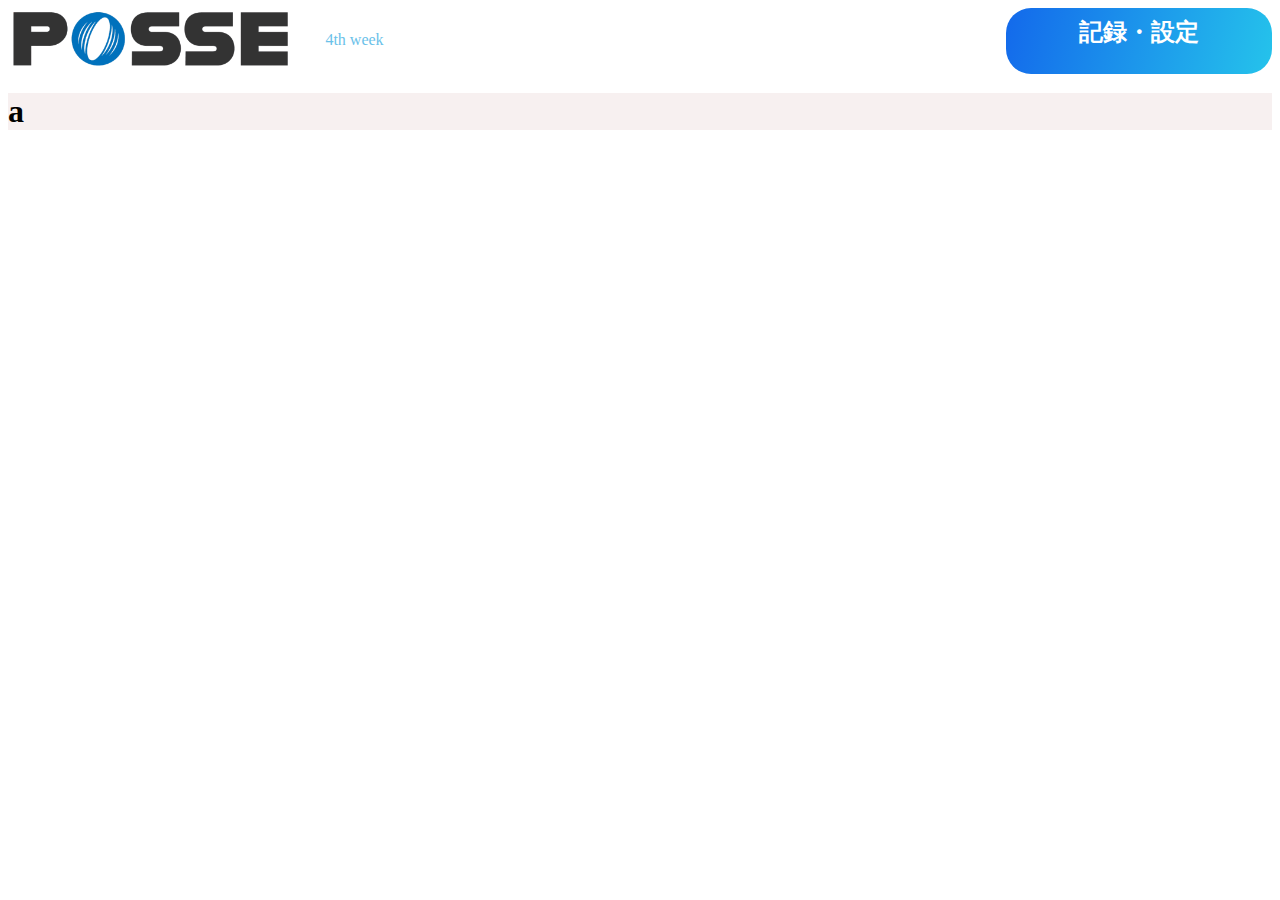
==== app.html @ 9be78f9d "遅れてすみません" ====
<!DOCTYPE html>
<html lang="ja">
<head>
    <meta charset="UTF-8">
    <link rel="stylesheet" href="app.css">
    <meta http-equiv="X-UA-Compatible" content="IE=edge">
    <meta name="viewport" content="width=device-width, initial-scale=1.0">
    <title>自主制作アプリ</title>
</head>
<body>
    <header class="header">
        <!-- <div class="heder-logo"></div> -->
            <img src="./img/posseLogo.png" alt="ロゴ">
        <!-- </div> -->
       
        <div class="header-word">
            <span> 4th week</span>
    
        </div>
        

      <!-- 記録完了モーダル -->
     <a href="#modal-00" class="header-button">記録・設定</a>

    </header>

    <div class="modal-wrapper0" id="modal-00">
        <a href="#!" class="modal-overlay0"></a>
        <div class="modal-window0">
          <div class="modal-content0">
            <tr>
                <td align="right"><b> 学習日</b></td>
                <td><input type="text" name="name" size="30" maxlength="20"></td>
            </tr>
              <tr>
                <td align="right"><b>学習コンテンツ（複数選択可）</b></td>
                <td>
                  <input type="checkbox"  value="N予備校">N予備校
                  <input type="checkbox"  value="ドットインストール">ドットインストール
                  <input type="checkbox" value="POSSE課題">POSSE課題

                </td>
              </tr>
              <tr>
                <td align="right"><b>学習言語（複数選択可能）</b></td>
                <td>
                  <input type="checkbox" name="language" value="HTML">HTML
                  <input type="checkbox" name="language" value="CSS">CSS
                  <input type="checkbox" name="language" value="JavaScript">JavaScript
                  <input type="checkbox" name="language" value="PHP">PHP
                  <input type="checkbox" name="language" value="Laravel">Larvel
                  <input type="checkbox" name="language" value="SQL">SQL
                  <input type="checkbox" name="language" value="SHELL">SHELL
                  <input type="checkbox" name="language" value="情報システム基礎知識（その他）">情報システム基礎知識
                </td>
                <td align="right"><b> 学習時間</b></td>
                <td><input type="text" name="name" size="30" maxlength="20"></td>
              </tr>
              <tr>
                <td align="right"><b> Twitter用コメント</b></td>
                <td><input type="text" name="name" size="30" maxlength="50"></td>
              </tr>
            

         
         <a href="#modal-01" class="header-button">記録・設定</a>
        </div>
        <a href="#!" class="modal-close0">
            <i class="far fa-times-circle0">
                ×
            </i>
        </a>
        </div>
    </div>

    <div class="modal-wrapper" id="modal-01">
        <a href="#!" class="modal-overlay"></a>
        <div class="modal-window">
          <div class="modal-content">
            <img src="./img/check.png" alt="ロゴ">
            <p>
                記録・投稿
            </p>
            <p>
                完了しました
            </p>
        </div>
         <a href="#!" class="modal-close">
            <i class="far fa-times-circle">
                ×
            </i>
         </a>
        </div>
    </div>
   
   
    <div class="container">
          <h1>a</h1>

    </div>
         
</body>
</html>
---- app.css ----
/* ヘッター全体 */
.header{
    display: flex;
    height: 64px;
    width: 100%;
    background-color: #fff;
} 
.header >:last-child {
    margin-left: auto;
  }
  img{
	vertical-align:top;
}
/* ボタンについて */
.header-button{
    height: 50px;
    width:250px;
    font-size:24px;
    font-weight:bold;
    text-decoration:none;
    text-align:center;
    vertical-align: middle;
    color:#fff;
    display:inline-block;
    padding: 8px;
    /* グラデーション */
    border-radius:25px;
    background-image:-moz-linear-gradient(left);
    background-image:-webkit-gradient(linear,left top,right bottom);
    background-image:-moz-linear-gradient(
    top,
    rgb(19, 105, 235) 50%,
    rgb(37, 195, 235) 50%);
 
    background-image:-webkit-gradient(
    linear,left top,right bottom,
    from(rgb(19, 105, 235)),
    to(rgb(37, 195, 235)));
    
  
}
.header-button .a{
    text-align:center;
    vertical-align: middle;
}
/* ４week */
.header-word{
    color: rgb(106, 193, 233);
    padding-left: 30px;
}
.header-word span{
    line-height: 64px;
}



/* 引用モーダル */
.modal-wrapper {
    z-index: 999;
    position: fixed;
    top: 0;
    right: 0;
    bottom: 0;
    left: 0;
    padding: 40px 10px;
    text-align: center;
  }
  
  
  
  .header-button:active {
    /*ボタンを押したとき*/
    -webkit-transform: translateY(2px);
    transform: translateY(2px);/*下に動く*/
  
  }
  
  /*アイコンを表示*/
  /* .header-button:after {
  font-family: "Font Awesome 5 Free";
    content: "\f2d0";
      padding-left: 8px;
  } */
  
  /*ラベルホバー時*/
  .header-button:hover {
    color: #FFFFFF;
    background-color: #4f96f6;
    transition: .6s;
  }
  
  .modal-wrapper:not(:target) {
    opacity: 0;
    visibility: hidden;
    transition: opacity .3s, visibility .3s;
  }
  
  .modal-wrapper:target {
    opacity: 1;
    visibility: visible;
    transition: opacity .4s, visibility .4s;
  }
  
  .modal-wrapper::after {
    display: inline-block;
    height: 100%;
    margin-left: -.05em;
    vertical-align: middle;
    content: ""
  }
  
  .modal-wrapper .modal-window {
    box-sizing: border-box;
    display: inline-block;
    z-index: 20;
    position: relative;
    width: 70%;
    height: 80%;
    padding: 10px 30px 25px;
    border-radius: 2px;
    background: #fff;
    box-shadow: 0 0 30px rgba(0, 0, 0, .6);
    vertical-align: middle
  }
  
  .modal-wrapper .modal-window .modal-content {
    height: 210px;
    top: 0;
    bottom: 0;
    left: 0;
    right: 0;
    position: absolute;
    margin: auto;
  }
  
 
  
  .modal-overlay {
    z-index: 10;
    position: absolute;
    top: 0;
    right: 0;
    bottom: 0;
    left: 0;
    background: rgba(0, 0, 0, .8)
  }
  
  .modal-wrapper .modal-close {
    z-index: 20;
    position: absolute;
    top: 5px;
    right: 5px;
    width: 35px;
    color: #95979c !important;
    font-size: 30px;
    font-weight: 700;
    line-height: 35px;
    text-align: center;
    text-decoration: none;
    text-indent: 0
  }
  
  .modal-wrapper .modal-close:hover {
    color: #2b2e38 !important
  }
/* ボタン0について */
.modal-wrapper0 {
    z-index: 999;
    position: fixed;
    top: 0;
    right: 0;
    bottom: 0;
    left: 0;
    padding: 40px 10px;
    text-align: center;
  }
  
  
  
  .header-button:active {
    /*ボタンを押したとき*/
    -webkit-transform: translateY(2px);
    transform: translateY(2px);/*下に動く*/
  
  }
  
  /*アイコンを表示*/
  /* .header-button:after {
  font-family: "Font Awesome 5 Free";
    content: "\f2d0";
      padding-left: 8px;
  } */
  
  /*ラベルホバー時*/
  .header-button:hover {
    color: #FFFFFF;
    background-color: #4f96f6;
    transition: .6s;
  }
  
  .modal-wrapper0:not(:target) {
    opacity: 0;
    visibility: hidden;
    transition: opacity .3s, visibility .3s;
  }
  
  .modal-wrapper0:target {
    opacity: 1;
    visibility: visible;
    transition: opacity .4s, visibility .4s;
  }
  
  .modal-wrapper0::after {
    display: inline-block;
    height: 100%;
    margin-left: -.05em;
    vertical-align: middle;
    content: ""
  }
  
  .modal-wrapper0 .modal-window0 {
    box-sizing: border-box;
    display: inline-block;
    z-index: 20;
    position: relative;
    width: 70%;
    height: 80%;
    padding: 10px 30px 25px;
    border-radius: 2px;
    background: #fff;
    box-shadow: 0 0 30px rgba(0, 0, 0, .6);
    vertical-align: middle
  }
  
  .modal-wrapper0 .modal-window0 .modal-content0 {
    height: 210px;
    top: 0;
    bottom: 0;
    left: 0;
    right: 0;
    position: absolute;
    margin: auto;
  }
  
 
  
  .modal-overlay0 {
    z-index: 10;
    position: absolute;
    top: 0;
    right: 0;
    bottom: 0;
    left: 0;
    background: rgba(0, 0, 0, .8)
  }
  
  .modal-wrapper0 .modal-close0 {
    z-index: 20;
    position: absolute;
    top: 5px;
    right: 5px;
    width: 35px;
    color: #95979c !important;
    font-size: 30px;
    font-weight: 700;
    line-height: 35px;
    text-align: center;
    text-decoration: none;
    text-indent: 0
  }
  
  .modal-wrapper0 .modal-close0:hover {
    color: #2b2e38 !important
  }


  .container{
    background-color: #f7f0f0;
}
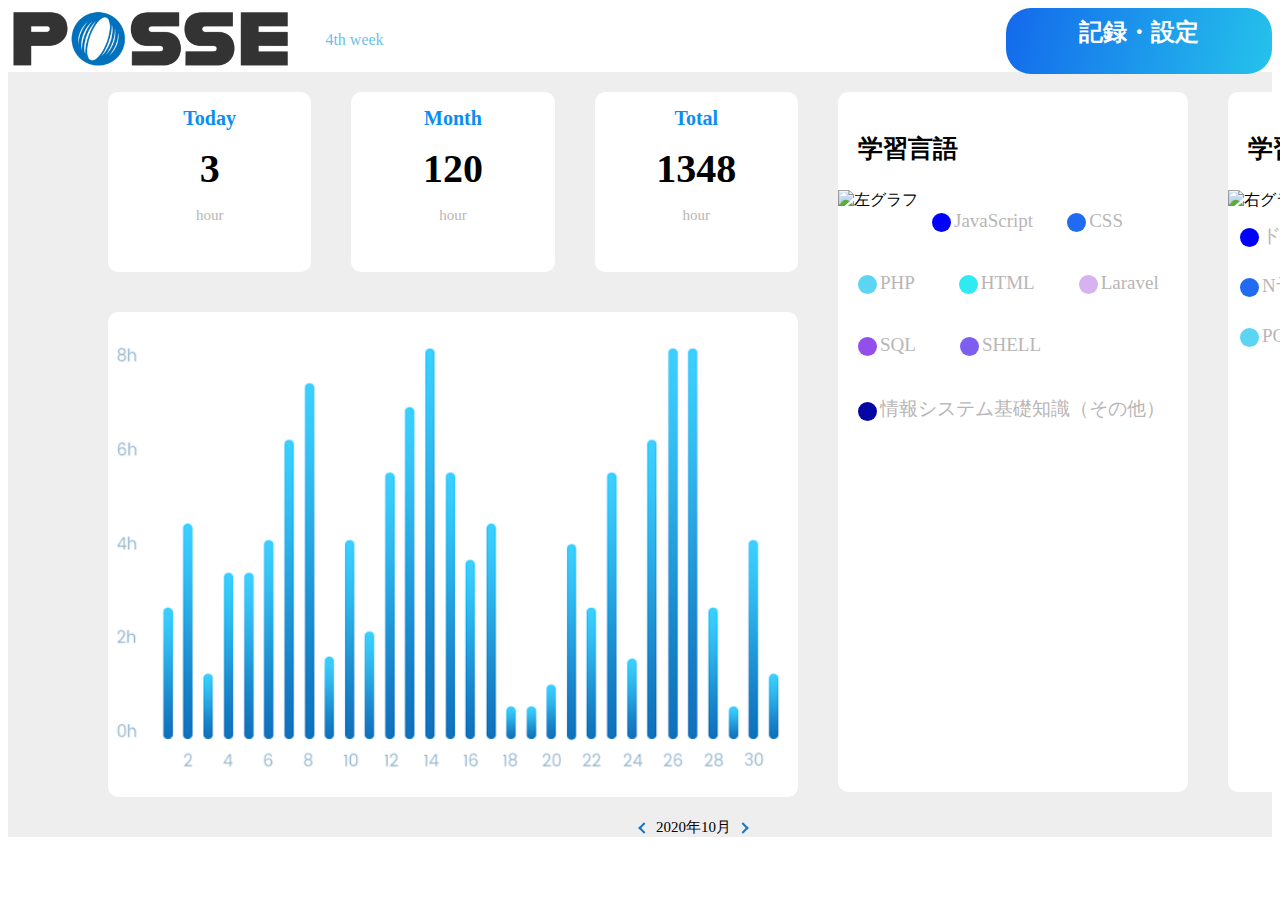
==== commit 1753ff37: "遅れてすみません" ====
--- a/app.html
+++ b/app.html
@@ -9,40 +9,39 @@
 </head>
 <body>
     <header class="header">
-        <!-- <div class="heder-logo"></div> -->
             <img src="./img/posseLogo.png" alt="ロゴ">
-        <!-- </div> -->
        
         <div class="header-word">
             <span> 4th week</span>
     
         </div>
         
-
-      <!-- 記録完了モーダル -->
      <a href="#modal-00" class="header-button">記録・設定</a>
 
     </header>
-
+  <!--------------------------------------------------------- 記録完了モーダル0 --------------------------------------------------------------------------------------------------------------->
     <div class="modal-wrapper0" id="modal-00">
         <a href="#!" class="modal-overlay0"></a>
         <div class="modal-window0">
-          <div class="modal-content0">
+          <div class="modal-check0">
+          <div class="modal-left-content0">
             <tr>
-                <td align="right"><b> 学習日</b></td>
+                <td><b> 学習日</b></td>
                 <td><input type="text" name="name" size="30" maxlength="20"></td>
             </tr>
-              <tr>
-                <td align="right"><b>学習コンテンツ（複数選択可）</b></td>
+            <div class="mycheckbox1">
+              <!-- <tr> -->
+                <td><b>学習コンテンツ（複数選択可）</b></td>
                 <td>
                   <input type="checkbox"  value="N予備校">N予備校
                   <input type="checkbox"  value="ドットインストール">ドットインストール
                   <input type="checkbox" value="POSSE課題">POSSE課題
 
                 </td>
-              </tr>
+              <!-- </tr> -->
+            </div>
               <tr>
-                <td align="right"><b>学習言語（複数選択可能）</b></td>
+                <td ><b>学習言語（複数選択可能）</b></td>
                 <td>
                   <input type="checkbox" name="language" value="HTML">HTML
                   <input type="checkbox" name="language" value="CSS">CSS
@@ -53,15 +52,21 @@
                   <input type="checkbox" name="language" value="SHELL">SHELL
                   <input type="checkbox" name="language" value="情報システム基礎知識（その他）">情報システム基礎知識
                 </td>
-                <td align="right"><b> 学習時間</b></td>
+          </div>
+          <div class="modal-right-content0">
+                <td><b> 学習時間</b></td>
                 <td><input type="text" name="name" size="30" maxlength="20"></td>
               </tr>
               <tr>
-                <td align="right"><b> Twitter用コメント</b></td>
+                <td><b> Twitter用コメント</b></td>
                 <td><input type="text" name="name" size="30" maxlength="50"></td>
               </tr>
-            
-
+              <tr>
+                <td>
+                  <input type="checkbox" name="SNS" value="Twitter">Twitterにシェア
+              </tr>
+          </div>
+          </div>
          
          <a href="#modal-01" class="header-button">記録・設定</a>
         </div>
@@ -94,8 +99,59 @@
     </div>
    
    
-    <div class="container">
-          <h1>a</h1>
+    <div class="main">
+      <div class="content">
+        <div class=content-left>
+          <div class="records">
+            <div class="today-score">
+              <p class="heading">Today</p>
+              <p class="number">3</p>
+              <p class="hour">hour</p>
+            </div>
+            <div class=months-score>
+              <p class="heading">Month</p>
+              <p class="number">120</p>
+              <p class="hour">hour</p>
+            </div>
+            <div class=total-score>
+              <p class="heading">Total</p>
+              <p class="number">1348</p>
+              <p class="hour">hour</p>
+            </div>
+          </div>
+          <div class=graph>
+            <img src="./img/graph.png" alt="グラフ" class="graph-picture">
+          </div>
+
+        </div>
+        <div class="content-right">
+          <div class="language-box">
+            <p class="heading2">学習言語</p>
+            <img src="./img/left-graph.png" alt="左グラフ" class="graph-picture2">
+            <a class="language-word-a">JavaScript</a>
+            <a class="language-word-b">CSS</a>
+            <a class="language-word-c">PHP</a>
+            <a class="language-word-d">HTML</a>
+            <a class="language-word-e">Laravel</a>
+            <a class="language-word-f">SQL</a>
+            <a class="language-word-g">SHELL</a> 
+            <a class="language-word-h">情報システム基礎知識（その他）</a>
+          </div>
+          <div class="content-box">
+            <p class="heading2">学習コンテンツ</p>
+            <img src="./img/left-graph.png" alt="右グラフ" class="graph-picture2">
+            <a class="language-word1">ドットインストール</a>
+            <a class="language-word2">N予備校</a>
+            <a class="language-word3">POSSE課題</a>
+          </div>
+
+        </div>
+
+      </div>
+        <div class="footer">
+          2020年10月
+
+        </div>
 
     </div>
          
--- a/app.css
+++ b/app.css
@@ -55,6 +55,9 @@
 
 
 /* 引用モーダル */
+input[type="text"]{
+  background-color: #f5f4f0;
+}
 .modal-wrapper {
     z-index: 999;
     position: fixed;
@@ -226,13 +229,13 @@
     width: 70%;
     height: 80%;
     padding: 10px 30px 25px;
-    border-radius: 2px;
+    border-radius: 17px;
     background: #fff;
     box-shadow: 0 0 30px rgba(0, 0, 0, .6);
     vertical-align: middle
   }
   
-  .modal-wrapper0 .modal-window0 .modal-content0 {
+  /* .modal-wrapper0 .modal-window0 .modal-content0 {
     height: 210px;
     top: 0;
     bottom: 0;
@@ -241,7 +244,7 @@
     position: absolute;
     margin: auto;
   }
-  
+   */
  
   
   .modal-overlay0 {
@@ -270,11 +273,396 @@
   }
   
   .modal-wrapper0 .modal-close0:hover {
-    color: #2b2e38 !important
-  }
-
-
-  .container{
-    background-color: #f7f0f0;
-}
-
+    color: #e6e8ee !important
+  }
+
+
+.main{
+    background-color:#EEEEEE;
+}
+.modal-check0{
+  display:flex;
+}
+
+/* ネットチェックボックス */
+/* .mycheckbox1 input[type="checkbox"]{
+  display: none; */
+/* } */
+/* チェックボックスの代わりを成すラベル */
+.mycheckbox1 input[type="checkbox"]+label{
+  display: none;
+  cursor: pointer;
+  display: inline-block;
+  position: relative;
+  padding-left: 25px;
+  padding-right: 10px;
+}
+/* ラベルの左に表示させる正方形のボックス□ */
+.mycheckbox1 input[type="checkbox"]+label::before{
+  content: "";
+  position: absolute;
+  display: block;
+  box-sizing: border-box;
+  width: 20px;
+  height: 20px;
+  margin-top: -10px;
+  left: 0;
+  top: 50%;
+  border: 1px solid;
+  border-color:  #585753; /* 枠の色変更 お好きな色を */
+  background-color: #FFF; /* 背景の色変更 お好きな色を */
+}
+/* チェックが入った時のレ点 */
+.mycheckbox1 input[type="checkbox"]:checked+label::after{
+  content: "";
+  position: absolute;
+  display: block;
+  box-sizing: border-box;
+  width: 18px;
+  height: 9px;
+  margin-top: -9px;
+  top: 50%;
+  left: 3px;
+  transform: rotate(-45deg);
+  border-bottom: 3px solid;
+  border-left: 3px solid;
+  border-color:  #585753; /* チェックの色変更 お好きな色を */
+}
+.content{
+  display: flex;
+}
+.today{
+width:300px;
+ height:80px;
+ background:#FFF;
+}
+.records{
+  display: flex;
+  width: 100%;
+}
+.months-score {
+  background-color: #fff;
+  margin: 20px 20px 20px;
+  padding: 15px 0;
+  border-radius: 10px;
+  text-align: center;
+  width: 28%;
+  height: 150px;
+}
+.today-score{
+  background-color: #fff;
+  margin: 20px 20px 20px;
+  padding: 15px 0;
+  border-radius: 10px;
+  text-align: center;
+  width: 28%;
+  height: 150px;
+}
+.total-score{
+  background-color: #fff;
+  margin: 20px 20px 20px;
+  padding: 15px 0;
+  border-radius: 10px;
+  text-align: center;
+  width: 28%;
+  height: 150px;
+}
+.heading{
+  color: #0b8ef3;
+  font-size: 20px;
+  font-weight: bold;
+  margin: 0px;
+}
+.number{
+  font-size: 40px;
+  font-weight: bold;
+  margin: 15px;
+}
+.hour{
+  color: rgb(185, 181, 181);
+  font-size: 15px;
+  margin: 0px;
+}
+.graph{
+  background-color: #fff;
+  margin: 20px 20px 20px;
+  padding: 15px 0;
+  border-radius: 10px;
+  width: 690px;
+}
+.graph-picture{
+  width: 87%;
+}
+.content-right{
+  display: flex;
+  margin-right: 80px;
+}
+.content-left{
+  margin-left: 80px;
+}
+.language-box{
+  background-color: #fff;
+  margin: 20px 20px 20px;
+  padding: 15px 0;
+  border-radius: 10px;
+  width: 350px;
+  height: 670px;
+}
+.content-box{
+  background-color: #fff;
+  margin: 20px 20px 20px;
+  padding: 15px 0;
+  border-radius: 10px;
+  width: 350px;
+  height: 670px;
+}
+.heading2{
+  font-weight: bold;
+  font-size: 25px;
+  margin-left: 20px;
+}
+.language-word-a{
+  color: rgb(185, 181, 181);
+  display: inline-block;
+  margin:0;
+  padding: 20px 10px;
+  font-size: 19px;
+}
+.language-word-b{
+  color: rgb(185, 181, 181);
+  display: inline-block;
+  margin:0;
+  padding: 20px 20px;
+  font-size: 19px;
+}
+.language-word-c{
+  color: rgb(185, 181, 181);
+  display: inline-block;
+  margin:0;
+  padding: 20px 20px;
+  font-size: 19px;
+}
+.language-word-d{
+  color: rgb(185, 181, 181);
+  display: inline-block;
+  margin:0;
+  padding: 20px 20px;
+  font-size: 19px;
+}
+.language-word-e{
+  color: rgb(185, 181, 181);
+  display: inline-block;
+  margin:0;
+  padding: 20px 20px;
+  font-size: 19px;
+}
+.language-word-f{
+  color: rgb(185, 181, 181);
+  display: inline-block;
+  margin:0;
+  padding: 20px 20px;
+  font-size: 19px;
+}
+.language-word-g{
+  color: rgb(185, 181, 181);
+  display: inline-block;
+  margin:0;
+  padding: 20px 20px;
+  font-size: 19px;
+}
+.language-word-h{
+  color: rgb(185, 181, 181);
+  display: inline-block;
+  margin:0;
+  padding: 20px 20px;
+  font-size: 19px;
+}
+.language-word-a::before{
+  display:inline-block; 
+  vertical-align: middle;
+  /*以下白丸つくる*/
+  content:'';
+  width:1em;
+  height: 1em;
+  background: #0000FF;
+  border-radius: 50%;
+  margin-right: 3px;
+}
+.language-word-b::before{
+  display:inline-block; 
+  vertical-align: middle;
+  /*以下白丸つくる*/
+  content:'';
+  width:1em;
+  height: 1em;
+  background: #216bf3;
+  border-radius: 50%;
+  margin-right: 3px;
+}
+.language-word-c::before{
+  display:inline-block; 
+  vertical-align: middle;
+  /*以下白丸つくる*/
+  content:'';
+  width:1em;
+  height: 1em;
+  background: #5bd5f3;
+  border-radius: 50%;
+  margin-right: 3px;
+}
+.language-word-d::before{
+  display:inline-block; 
+  vertical-align: middle;
+  /*以下白丸つくる*/
+  content:'';
+  width:1em;
+  height: 1em;
+  background: #2febf1;
+  border-radius: 50%;
+  margin-right: 3px;
+}
+.language-word-e::before{
+  display:inline-block; 
+  vertical-align: middle;
+  /*以下白丸つくる*/
+  content:'';
+  width:1em;
+  height: 1em;
+  background: #d7b2f0;
+  border-radius: 50%;
+  margin-right: 3px;
+}
+.language-word-f::before{
+  display:inline-block; 
+  vertical-align: middle;
+  /*以下白丸つくる*/
+  content:'';
+  width:1em;
+  height: 1em;
+  background: #934eec;
+  border-radius: 50%;
+  margin-right: 3px;
+}
+.language-word-g::before{
+  display:inline-block; 
+  vertical-align: middle;
+  /*以下白丸つくる*/
+  content:'';
+  width:1em;
+  height: 1em;
+  background: #7e5ef0;
+  border-radius: 50%;
+  margin-right: 3px;
+}
+.language-word-h::before{
+  display:inline-block; 
+  vertical-align: middle;
+  /*以下白丸つくる*/
+  content:'';
+  width:1em;
+  height: 1em;
+  background: #0606a5;
+  border-radius: 50%;
+  margin-right: 3px;
+}
+.language-word1{
+  color: rgb(185, 181, 181);
+  display: inline-block;
+  margin:-8px;
+  padding: 20px 20px;
+  font-size: 19px;
+  margin-right: 120px;
+}
+.language-word2{
+  color: rgb(185, 181, 181);
+  display: inline-block;
+  margin:-8px;
+  padding: 20px 20px;
+  font-size: 19px;
+  margin-right: 120px;
+}
+.language-word3{
+  color: rgb(185, 181, 181);
+  display: inline-block;
+  margin:-8px;
+  padding: 20px 20px;
+  font-size: 19px;
+  margin-right: 120px;
+}
+.language-word1::before{
+  display:inline-block; 
+  vertical-align: middle;
+  /*以下白丸つくる*/
+  content:'';
+  width:1em;
+  height: 1em;
+  background: #0000FF;
+  border-radius: 50%;
+  margin-right: 3px;
+}
+.language-word2::before{
+  display:inline-block; 
+  vertical-align: middle;
+  /*以下白丸つくる*/
+  content:'';
+  width:1em;
+  height: 1em;
+  background: #216bf3;
+  border-radius: 50%;
+  margin-right: 3px;
+}
+.language-word3::before{
+  display:inline-block; 
+  vertical-align: middle;
+  /*以下白丸つくる*/
+  content:'';
+  width:1em;
+  height: 1em;
+  background: #5bd5f3;
+  border-radius: 50%;
+  margin-right: 3px;
+}
+.graph-picture2{
+  height: 300px;
+}
+.graph-picture{
+  width: 690px;
+}
+.footer{
+    display: inline-block;
+    position: relative;
+    padding: 0 16px;
+    color: #000;
+    vertical-align: middle;
+    text-decoration: none;
+    font-size: 15px;
+    margin-left: 50%;
+  }
+  .footer::before{
+    content: "";
+    width: 6px;
+  height: 6px;
+    border-bottom: solid 2px #1C75BD;
+  border-left: solid 2px #1C75BD;
+    -ms-transform: rotate(45deg);
+  -webkit-transform: rotate(45deg);
+  transform: rotate(45deg);
+  position: absolute;
+  top: 34%;
+  left: 0;
+} 
+
+.footer::after{
+    content: "";
+    width: 6px;
+  height: 6px;
+    border-top: solid 2px #1C75BD;
+  border-right: solid 2px #1C75BD;
+    -ms-transform: rotate(45deg);
+  -webkit-transform: rotate(45deg);
+  transform: rotate(45deg);
+  position: absolute;
+  top: 34%;
+  right: 0;
+}
+
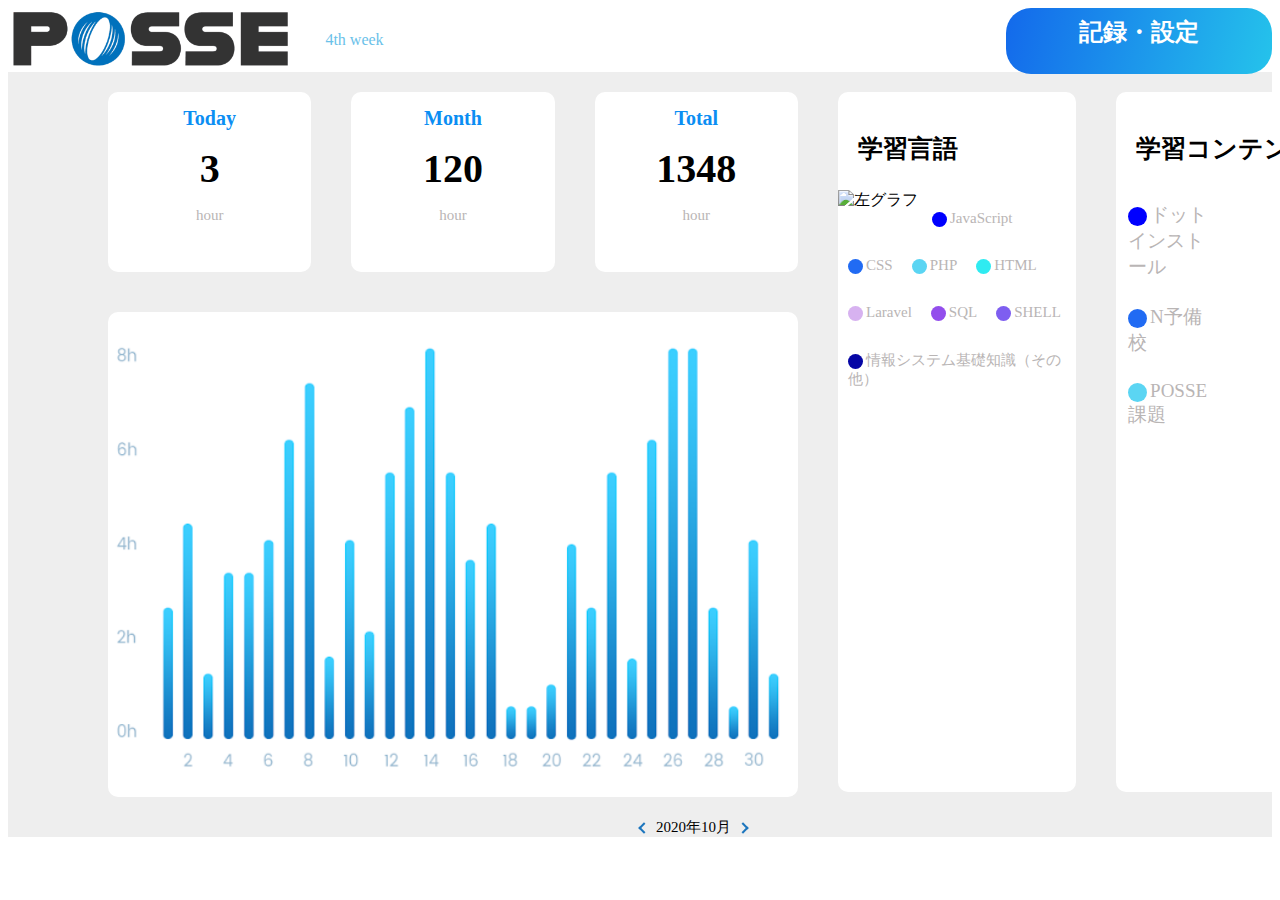
==== commit 78dfc86b: "遅れてすみません" ====
--- a/app.html
+++ b/app.html
@@ -19,7 +19,7 @@
      <a href="#modal-00" class="header-button">記録・設定</a>
 
     </header>
-  <!--------------------------------------------------------- 記録完了モーダル0 --------------------------------------------------------------------------------------------------------------->
+<!--------------------------------------------------------- 記録完了モーダル0 --------------------------------------------------------------------------------------------------------------->
     <div class="modal-wrapper0" id="modal-00">
         <a href="#!" class="modal-overlay0"></a>
         <div class="modal-window0">
@@ -27,10 +27,10 @@
           <div class="modal-left-content0">
             <tr>
                 <td><b> 学習日</b></td>
-                <td><input type="text" name="name" size="30" maxlength="20"></td>
+                <td><input type="date" name="name" size="30" maxlength="20"></td>
             </tr>
             <div class="mycheckbox1">
-              <!-- <tr> -->
+
                 <td><b>学習コンテンツ（複数選択可）</b></td>
                 <td>
                   <input type="checkbox"  value="N予備校">N予備校
@@ -38,7 +38,7 @@
                   <input type="checkbox" value="POSSE課題">POSSE課題
 
                 </td>
-              <!-- </tr> -->
+        
             </div>
               <tr>
                 <td ><b>学習言語（複数選択可能）</b></td>
@@ -69,15 +69,16 @@
           </div>
          
          <a href="#modal-01" class="header-button">記録・設定</a>
-        </div>
-        <a href="#!" class="modal-close0">
-            <i class="far fa-times-circle0">
-                ×
-            </i>
-        </a>
+         <a href="#!" class="modal-close0">
+          <i class="far fa-times-circle0">
+              ×
+          </i>
+      </a>
+        </div>
+        
         </div>
     </div>
-
+<!-- --------------------------------------------------------------------記録しましたモーダル------------------------------------------------------------------------------------------- -->
     <div class="modal-wrapper" id="modal-01">
         <a href="#!" class="modal-overlay"></a>
         <div class="modal-window">
@@ -97,7 +98,7 @@
          </a>
         </div>
     </div>
-   
+<!----------------------------------------------------------------- maincontent--------------------------------------------------------------------------------------------------------------- -->
    
     <div class="main">
       <div class="content">
@@ -127,7 +128,56 @@
         <div class="content-right">
           <div class="language-box">
             <p class="heading2">学習言語</p>
+            <!-- 左グラフ -->
             <img src="./img/left-graph.png" alt="左グラフ" class="graph-picture2">
+            <!-- <div id="target"></div>
+            <script src="https://www.gstatic.com/charts/loader.js"></script>
+            <script>
+              (function() {
+                'use strict';
+          
+                  // パッケージのロード
+                  google.charts.load('current', {packages: ['corechart']});
+                  // コールバックの登録
+                  google.charts.setOnLoadCallback(drawChart);
+          
+                  // コールバック関数の実装
+                  function drawChart() {
+                      // データの準備
+                      var data　= new google.visualization.DataTable();
+                      data.addColumn('string', 'Love');
+                      data.addColumn('number', 'Votes');
+                      data.addRow(['HTML', 30,]);
+                      data.addRow(['CSS', 20]);
+                      data.addRow(['JavaScript', 10]);
+                      data.addRow(['PHP', 5]);
+                      data.addRow(['Laravel', 5]);
+                      data.addRow(['SQL', 20]);
+                      data.addRow(['SHELL', 20]);
+                      data.addRow(['その他', 10]);
+                      
+          
+                      // オプションの準備
+                      var options = {
+                          colors: ['#0000cd', '#365fb3', '#3dcccc','#00BFFF','#9999FF','#6633CC','#6600CC','#330099',] ,
+                          // title: 'R Chart',
+                          width: 350,
+                          height: 300,
+                          // 穴あけ
+                          pieHole: 0.47,
+                  //   },
+                    legend: 'none'
+                      };
+          
+                      // 描画用インスタンスの生成および描画メソッドの呼び出し
+                      var chart = new google.visualization.PieChart(document.getElementById('target'));
+                      chart.draw(data, options);
+                  }
+          
+          
+              })();
+          </script> -->
+
             <a class="language-word-a">JavaScript</a>
             <a class="language-word-b">CSS</a>
             <a class="language-word-c">PHP</a>
@@ -139,7 +189,53 @@
           </div>
           <div class="content-box">
             <p class="heading2">学習コンテンツ</p>
-            <img src="./img/left-graph.png" alt="右グラフ" class="graph-picture2">
+            <!-- 右グラフ -->
+            <!-- <img src="./img/left-graph.png" alt="右グラフ" class="graph-picture2"> -->
+            <div id="target"></div>
+  <script src="https://www.gstatic.com/charts/loader.js"></script>
+  <script>
+    (function() {
+      'use strict';
+
+        // パッケージのロード
+        google.charts.load('current', {packages: ['corechart']});
+        // コールバックの登録
+        google.charts.setOnLoadCallback(drawChart);
+
+        // コールバック関数の実装
+        function drawChart() {
+            // データの準備
+            var data　= new google.visualization.DataTable();
+            data.addColumn('string', 'Love');
+            data.addColumn('number', 'Votes');
+            data.addRow(['ドットインストール', 20,]);
+            data.addRow(['N予備校', 40]);
+            data.addRow(['POSSE課題', 40]);
+            
+
+            // オプションの準備
+            var options = {
+                colors: ['#0000cd', '#365fb3', '#3dcccc',] ,
+                // title: 'R Chart',
+                width: 350,
+                height: 300,
+                // 穴あけ
+                pieHole: 0.47,
+                margin: 0,
+                padding: 0,
+                
+        //   },
+          legend: 'none'
+            };
+
+            // 描画用インスタンスの生成および描画メソッドの呼び出し
+            var chart = new google.visualization.PieChart(document.getElementById('target'));
+            chart.draw(data, options);
+        }
+
+
+    })();
+</script>
             <a class="language-word1">ドットインストール</a>
             <a class="language-word2">N予備校</a>
             <a class="language-word3">POSSE課題</a>
--- a/app.css
+++ b/app.css
@@ -1,4 +1,10 @@
+/* PC用のスマホ対応 */
+@media print, screen and (min-width: 640px) {
+
 /* ヘッター全体 */
+.body{
+  margin: 0px;
+}
 .header{
     display: flex;
     height: 64px;
@@ -396,6 +402,7 @@
 .content-right{
   display: flex;
   margin-right: 80px;
+  width: 44%;
 }
 .content-left{
   margin-left: 80px;
@@ -425,57 +432,57 @@
   color: rgb(185, 181, 181);
   display: inline-block;
   margin:0;
-  padding: 20px 10px;
-  font-size: 19px;
+  padding: 20px 5px 10px 10px;
+  font-size: 15px;
 }
 .language-word-b{
   color: rgb(185, 181, 181);
   display: inline-block;
   margin:0;
-  padding: 20px 20px;
-  font-size: 19px;
+  padding: 20px 5px 10px 10px;
+  font-size: 15px;
 }
 .language-word-c{
   color: rgb(185, 181, 181);
   display: inline-block;
   margin:0;
-  padding: 20px 20px;
-  font-size: 19px;
+  padding: 20px 5px 10px 10px;
+  font-size: 15px;
 }
 .language-word-d{
   color: rgb(185, 181, 181);
   display: inline-block;
   margin:0;
-  padding: 20px 20px;
-  font-size: 19px;
+  padding: 20px 5px 10px 10px;
+  font-size: 15px;
 }
 .language-word-e{
   color: rgb(185, 181, 181);
   display: inline-block;
   margin:0;
-  padding: 20px 20px;
-  font-size: 19px;
+  padding: 20px 5px 10px 10px;
+  font-size: 15px;
 }
 .language-word-f{
   color: rgb(185, 181, 181);
   display: inline-block;
   margin:0;
-  padding: 20px 20px;
-  font-size: 19px;
+  padding: 20px 5px 10px 10px;
+  font-size: 15px;
 }
 .language-word-g{
   color: rgb(185, 181, 181);
   display: inline-block;
   margin:0;
-  padding: 20px 20px;
-  font-size: 19px;
+  padding: 20px 5px 10px 10px;
+  font-size: 15px;
 }
 .language-word-h{
   color: rgb(185, 181, 181);
   display: inline-block;
   margin:0;
-  padding: 20px 20px;
-  font-size: 19px;
+  padding: 20px 5px 10px 10px;
+  font-size: 15px;
 }
 .language-word-a::before{
   display:inline-block; 
@@ -665,4 +672,675 @@
   top: 34%;
   right: 0;
 }
-
+}
+
+
+/* ------------------------------------------------------------------スマホ対応 ----------------------------------------------------------------------*/
+@media screen and (max-width: 640px) {
+  .header{
+    display: flex;
+    height: 64px;
+    width: 100%;
+    background-color: #fff;
+} 
+.header >:last-child {
+    margin-left: auto;
+  }
+  img{
+	vertical-align:top;
+}
+/* ボタンについて */
+.header-button{
+    height: 50px;
+    width:250px;
+    font-size:24px;
+    font-weight:bold;
+    text-decoration:none;
+    text-align:center;
+    vertical-align: middle;
+    color:#fff;
+    display:inline-block;
+    padding: 8px;
+    /* グラデーション */
+    border-radius:25px;
+    background-image:-moz-linear-gradient(left);
+    background-image:-webkit-gradient(linear,left top,right bottom);
+    background-image:-moz-linear-gradient(
+    top,
+    rgb(19, 105, 235) 50%,
+    rgb(37, 195, 235) 50%);
+ 
+    background-image:-webkit-gradient(
+    linear,left top,right bottom,
+    from(rgb(19, 105, 235)),
+    to(rgb(37, 195, 235)));
+    
+  
+}
+.header-button .a{
+    text-align:center;
+    vertical-align: middle;
+}
+/* ４week */
+.header-word{
+    color: rgb(106, 193, 233);
+    padding-left: 30px;
+}
+.header-word span{
+    line-height: 64px;
+}
+
+
+
+/* 引用モーダル */
+input[type="text"]{
+  background-color: #f5f4f0;
+}
+.modal-wrapper {
+    z-index: 999;
+    position: fixed;
+    top: 0;
+    right: 0;
+    bottom: 0;
+    left: 0;
+    padding: 40px 10px;
+    text-align: center;
+  }
+  
+  
+  
+  .header-button:active {
+    /*ボタンを押したとき*/
+    -webkit-transform: translateY(2px);
+    transform: translateY(2px);/*下に動く*/
+  
+  }
+  
+  /*アイコンを表示*/
+  /* .header-button:after {
+  font-family: "Font Awesome 5 Free";
+    content: "\f2d0";
+      padding-left: 8px;
+  } */
+  
+  /*ラベルホバー時*/
+  .header-button:hover {
+    color: #FFFFFF;
+    background-color: #4f96f6;
+    transition: .6s;
+  }
+  
+  .modal-wrapper:not(:target) {
+    opacity: 0;
+    visibility: hidden;
+    transition: opacity .3s, visibility .3s;
+  }
+  
+  .modal-wrapper:target {
+    opacity: 1;
+    visibility: visible;
+    transition: opacity .4s, visibility .4s;
+  }
+  
+  .modal-wrapper::after {
+    display: inline-block;
+    height: 100%;
+    margin-left: -.05em;
+    vertical-align: middle;
+    content: ""
+  }
+  
+  .modal-wrapper .modal-window {
+    box-sizing: border-box;
+    display: inline-block;
+    z-index: 20;
+    position: relative;
+    width: 70%;
+    height: 80%;
+    padding: 10px 30px 25px;
+    border-radius: 2px;
+    background: #fff;
+    box-shadow: 0 0 30px rgba(0, 0, 0, .6);
+    vertical-align: middle
+  }
+  
+  .modal-wrapper .modal-window .modal-content {
+    height: 210px;
+    top: 0;
+    bottom: 0;
+    left: 0;
+    right: 0;
+    position: absolute;
+    margin: auto;
+  }
+  
+ 
+  
+  .modal-overlay {
+    z-index: 10;
+    position: absolute;
+    top: 0;
+    right: 0;
+    bottom: 0;
+    left: 0;
+    background: rgba(0, 0, 0, .8)
+  }
+  
+  .modal-wrapper .modal-close {
+    z-index: 20;
+    position: absolute;
+    top: 5px;
+    right: 5px;
+    width: 35px;
+    color: #95979c !important;
+    font-size: 30px;
+    font-weight: 700;
+    line-height: 35px;
+    text-align: center;
+    text-decoration: none;
+    text-indent: 0
+  }
+  
+  .modal-wrapper .modal-close:hover {
+    color: #2b2e38 !important
+  }
+/* ボタン0について */
+.modal-wrapper0 {
+    z-index: 999;
+    position: fixed;
+    top: 0;
+    right: 0;
+    bottom: 0;
+    left: 0;
+    padding: 40px 10px;
+    text-align: center;
+  }
+  
+  
+  
+  .header-button:active {
+    /*ボタンを押したとき*/
+    -webkit-transform: translateY(2px);
+    transform: translateY(2px);/*下に動く*/
+  
+  }
+  
+  /*アイコンを表示*/
+  /* .header-button:after {
+  font-family: "Font Awesome 5 Free";
+    content: "\f2d0";
+      padding-left: 8px;
+  } */
+  
+  /*ラベルホバー時*/
+  .header-button:hover {
+    color: #FFFFFF;
+    background-color: #4f96f6;
+    transition: .6s;
+  }
+  
+  .modal-wrapper0:not(:target) {
+    opacity: 0;
+    visibility: hidden;
+    transition: opacity .3s, visibility .3s;
+  }
+  
+  .modal-wrapper0:target {
+    opacity: 1;
+    visibility: visible;
+    transition: opacity .4s, visibility .4s;
+  }
+  
+  .modal-wrapper0::after {
+    display: inline-block;
+    height: 100%;
+    margin-left: -.05em;
+    vertical-align: middle;
+    content: ""
+  }
+  
+  .modal-wrapper0 .modal-window0 {
+    box-sizing: border-box;
+    display: inline-block;
+    z-index: 20;
+    position: relative;
+    width: 70%;
+    height: 80%;
+    padding: 10px 30px 25px;
+    border-radius: 17px;
+    background: #fff;
+    box-shadow: 0 0 30px rgba(0, 0, 0, .6);
+    vertical-align: middle
+  }
+  
+  /* .modal-wrapper0 .modal-window0 .modal-content0 {
+    height: 210px;
+    top: 0;
+    bottom: 0;
+    left: 0;
+    right: 0;
+    position: absolute;
+    margin: auto;
+  }
+   */
+ 
+  
+  .modal-overlay0 {
+    z-index: 10;
+    position: absolute;
+    top: 0;
+    right: 0;
+    bottom: 0;
+    left: 0;
+    background: rgba(0, 0, 0, .8)
+  }
+  
+  .modal-wrapper0 .modal-close0 {
+    z-index: 20;
+    position: absolute;
+    top: 5px;
+    right: 5px;
+    width: 35px;
+    color: #95979c !important;
+    font-size: 30px;
+    font-weight: 700;
+    line-height: 35px;
+    text-align: center;
+    text-decoration: none;
+    text-indent: 0
+  }
+  
+  .modal-wrapper0 .modal-close0:hover {
+    color: #e6e8ee !important
+  }
+
+
+.main{
+    background-color:#EEEEEE;
+}
+/* .modal-check0{
+  display:flex;
+} */
+
+/* ネットチェックボックス */
+/* .mycheckbox1 input[type="checkbox"]{
+  display: none; */
+/* } */
+/* チェックボックスの代わりを成すラベル */
+.mycheckbox1 input[type="checkbox"]+label{
+  display: none;
+  cursor: pointer;
+  display: inline-block;
+  position: relative;
+  padding-left: 25px;
+  padding-right: 10px;
+}
+/* ラベルの左に表示させる正方形のボックス□ */
+.mycheckbox1 input[type="checkbox"]+label::before{
+  content: "";
+  position: absolute;
+  display: block;
+  box-sizing: border-box;
+  width: 20px;
+  height: 20px;
+  margin-top: -10px;
+  left: 0;
+  top: 50%;
+  border: 1px solid;
+  border-color:  #585753; /* 枠の色変更 お好きな色を */
+  background-color: #FFF; /* 背景の色変更 お好きな色を */
+}
+/* チェックが入った時のレ点 */
+.mycheckbox1 input[type="checkbox"]:checked+label::after{
+  content: "";
+  position: absolute;
+  display: block;
+  box-sizing: border-box;
+  width: 18px;
+  height: 9px;
+  margin-top: -9px;
+  top: 50%;
+  left: 3px;
+  transform: rotate(-45deg);
+  border-bottom: 3px solid;
+  border-left: 3px solid;
+  border-color:  #585753; /* チェックの色変更 お好きな色を */
+}
+/* .content{
+  display: flex;
+} */
+.today{
+width:300px;
+ height:80px;
+ background:#FFF;
+}
+.records{
+  display: flex;
+  width: 100%;
+}
+.months-score {
+  background-color: #fff;
+  margin: 20px 20px 20px;
+  padding: 15px 0;
+  border-radius: 10px;
+  text-align: center;
+  width: 28%;
+  height: 150px;
+}
+.today-score{
+  background-color: #fff;
+  margin: 20px 20px 20px;
+  padding: 15px 0;
+  border-radius: 10px;
+  text-align: center;
+  width: 28%;
+  height: 150px;
+}
+.total-score{
+  background-color: #fff;
+  margin: 20px 20px 20px;
+  padding: 15px 0;
+  border-radius: 10px;
+  text-align: center;
+  width: 28%;
+  height: 150px;
+}
+.heading{
+  color: #0b8ef3;
+  font-size: 20px;
+  font-weight: bold;
+  margin: 0px;
+}
+.number{
+  font-size: 40px;
+  font-weight: bold;
+  margin: 15px;
+}
+.hour{
+  color: rgb(185, 181, 181);
+  font-size: 15px;
+  margin: 0px;
+}
+.graph{
+  background-color: #fff;
+  margin: 20px 20px 20px;
+  padding: 15px 0;
+  border-radius: 10px;
+  width: 583px;
+}
+.graph-picture{
+  width: 87%;
+}
+.content-right{
+  display: flex;
+  margin-right: 80px;
+}
+/* .content-left{
+  margin-left: 80px;
+} */
+.language-box{
+  background-color: #fff;
+  margin: 20px 7px 20px 20px;
+  padding: 15px 0;
+  border-radius: 10px;
+  width: 291px;
+  height: 730px;
+}
+.content-box{
+  background-color: #fff;
+  margin: 20px 10px 20px 5px;
+  padding: 15px 0;
+  border-radius: 10px;
+  width: 300px;
+  height: 730px;
+}
+.heading2{
+  font-weight: bold;
+  font-size: 25px;
+  margin-left: 20px;
+}
+.language-word-a{
+  color: rgb(185, 181, 181);
+  display: inline-block;
+  margin:0;
+  padding: 20px 10px;
+  font-size: 19px;
+}
+.language-word-b{
+  color: rgb(185, 181, 181);
+  display: inline-block;
+  margin:0;
+  padding: 20px 20px;
+  font-size: 19px;
+}
+.language-word-c{
+  color: rgb(185, 181, 181);
+  display: inline-block;
+  margin:0;
+  padding: 20px 20px;
+  font-size: 19px;
+}
+.language-word-d{
+  color: rgb(185, 181, 181);
+  display: inline-block;
+  margin:0;
+  padding: 20px 20px;
+  font-size: 19px;
+}
+.language-word-e{
+  color: rgb(185, 181, 181);
+  display: inline-block;
+  margin:0;
+  padding: 20px 20px;
+  font-size: 19px;
+}
+.language-word-f{
+  color: rgb(185, 181, 181);
+  display: inline-block;
+  margin:0;
+  padding: 20px 20px;
+  font-size: 19px;
+}
+.language-word-g{
+  color: rgb(185, 181, 181);
+  display: inline-block;
+  margin:0;
+  padding: 20px 20px;
+  font-size: 19px;
+}
+.language-word-h{
+  color: rgb(185, 181, 181);
+  display: inline-block;
+  margin:0;
+  padding: 20px 20px;
+  font-size: 19px;
+}
+.language-word-a::before{
+  display:inline-block; 
+  vertical-align: middle;
+  /*以下白丸つくる*/
+  content:'';
+  width:1em;
+  height: 1em;
+  background: #0000FF;
+  border-radius: 50%;
+  margin-right: 3px;
+}
+.language-word-b::before{
+  display:inline-block; 
+  vertical-align: middle;
+  /*以下白丸つくる*/
+  content:'';
+  width:1em;
+  height: 1em;
+  background: #216bf3;
+  border-radius: 50%;
+  margin-right: 3px;
+}
+.language-word-c::before{
+  display:inline-block; 
+  vertical-align: middle;
+  /*以下白丸つくる*/
+  content:'';
+  width:1em;
+  height: 1em;
+  background: #5bd5f3;
+  border-radius: 50%;
+  margin-right: 3px;
+}
+.language-word-d::before{
+  display:inline-block; 
+  vertical-align: middle;
+  /*以下白丸つくる*/
+  content:'';
+  width:1em;
+  height: 1em;
+  background: #2febf1;
+  border-radius: 50%;
+  margin-right: 3px;
+}
+.language-word-e::before{
+  display:inline-block; 
+  vertical-align: middle;
+  /*以下白丸つくる*/
+  content:'';
+  width:1em;
+  height: 1em;
+  background: #d7b2f0;
+  border-radius: 50%;
+  margin-right: 3px;
+}
+.language-word-f::before{
+  display:inline-block; 
+  vertical-align: middle;
+  /*以下白丸つくる*/
+  content:'';
+  width:1em;
+  height: 1em;
+  background: #934eec;
+  border-radius: 50%;
+  margin-right: 3px;
+}
+.language-word-g::before{
+  display:inline-block; 
+  vertical-align: middle;
+  /*以下白丸つくる*/
+  content:'';
+  width:1em;
+  height: 1em;
+  background: #7e5ef0;
+  border-radius: 50%;
+  margin-right: 3px;
+}
+.language-word-h::before{
+  display:inline-block; 
+  vertical-align: middle;
+  /*以下白丸つくる*/
+  content:'';
+  width:1em;
+  height: 1em;
+  background: #0606a5;
+  border-radius: 50%;
+  margin-right: 3px;
+}
+.language-word1{
+  color: rgb(185, 181, 181);
+  display: inline-block;
+  margin:-8px;
+  padding: 20px 20px;
+  font-size: 19px;
+  margin-right: 120px;
+}
+.language-word2{
+  color: rgb(185, 181, 181);
+  display: inline-block;
+  margin:-8px;
+  padding: 20px 20px;
+  font-size: 19px;
+  margin-right: 120px;
+}
+.language-word3{
+  color: rgb(185, 181, 181);
+  display: inline-block;
+  margin:-8px;
+  padding: 20px 20px;
+  font-size: 19px;
+  margin-right: 120px;
+}
+.language-word1::before{
+  display:inline-block; 
+  vertical-align: middle;
+  /*以下白丸つくる*/
+  content:'';
+  width:1em;
+  height: 1em;
+  background: #0000FF;
+  border-radius: 50%;
+  margin-right: 3px;
+}
+.language-word2::before{
+  display:inline-block; 
+  vertical-align: middle;
+  /*以下白丸つくる*/
+  content:'';
+  width:1em;
+  height: 1em;
+  background: #216bf3;
+  border-radius: 50%;
+  margin-right: 3px;
+}
+.language-word3::before{
+  display:inline-block; 
+  vertical-align: middle;
+  /*以下白丸つくる*/
+  content:'';
+  width:1em;
+  height: 1em;
+  background: #5bd5f3;
+  border-radius: 50%;
+  margin-right: 3px;
+}
+.graph-picture2{
+  height: 300px;
+}
+.graph-picture{
+  width: 583px;
+}
+.footer{
+    display: inline-block;
+    position: relative;
+    padding: 0 16px;
+    color: #000;
+    vertical-align: middle;
+    text-decoration: none;
+    font-size: 15px;
+    margin-left: 50%;
+  }
+  .footer::before{
+    content: "";
+    width: 6px;
+  height: 6px;
+    border-bottom: solid 2px #1C75BD;
+  border-left: solid 2px #1C75BD;
+    -ms-transform: rotate(45deg);
+  -webkit-transform: rotate(45deg);
+  transform: rotate(45deg);
+  position: absolute;
+  top: 34%;
+  left: 0;
+} 
+
+.footer::after{
+    content: "";
+    width: 6px;
+  height: 6px;
+    border-top: solid 2px #1C75BD;
+  border-right: solid 2px #1C75BD;
+    -ms-transform: rotate(45deg);
+  -webkit-transform: rotate(45deg);
+  transform: rotate(45deg);
+  position: absolute;
+  top: 34%;
+  right: 0;
+}
+}